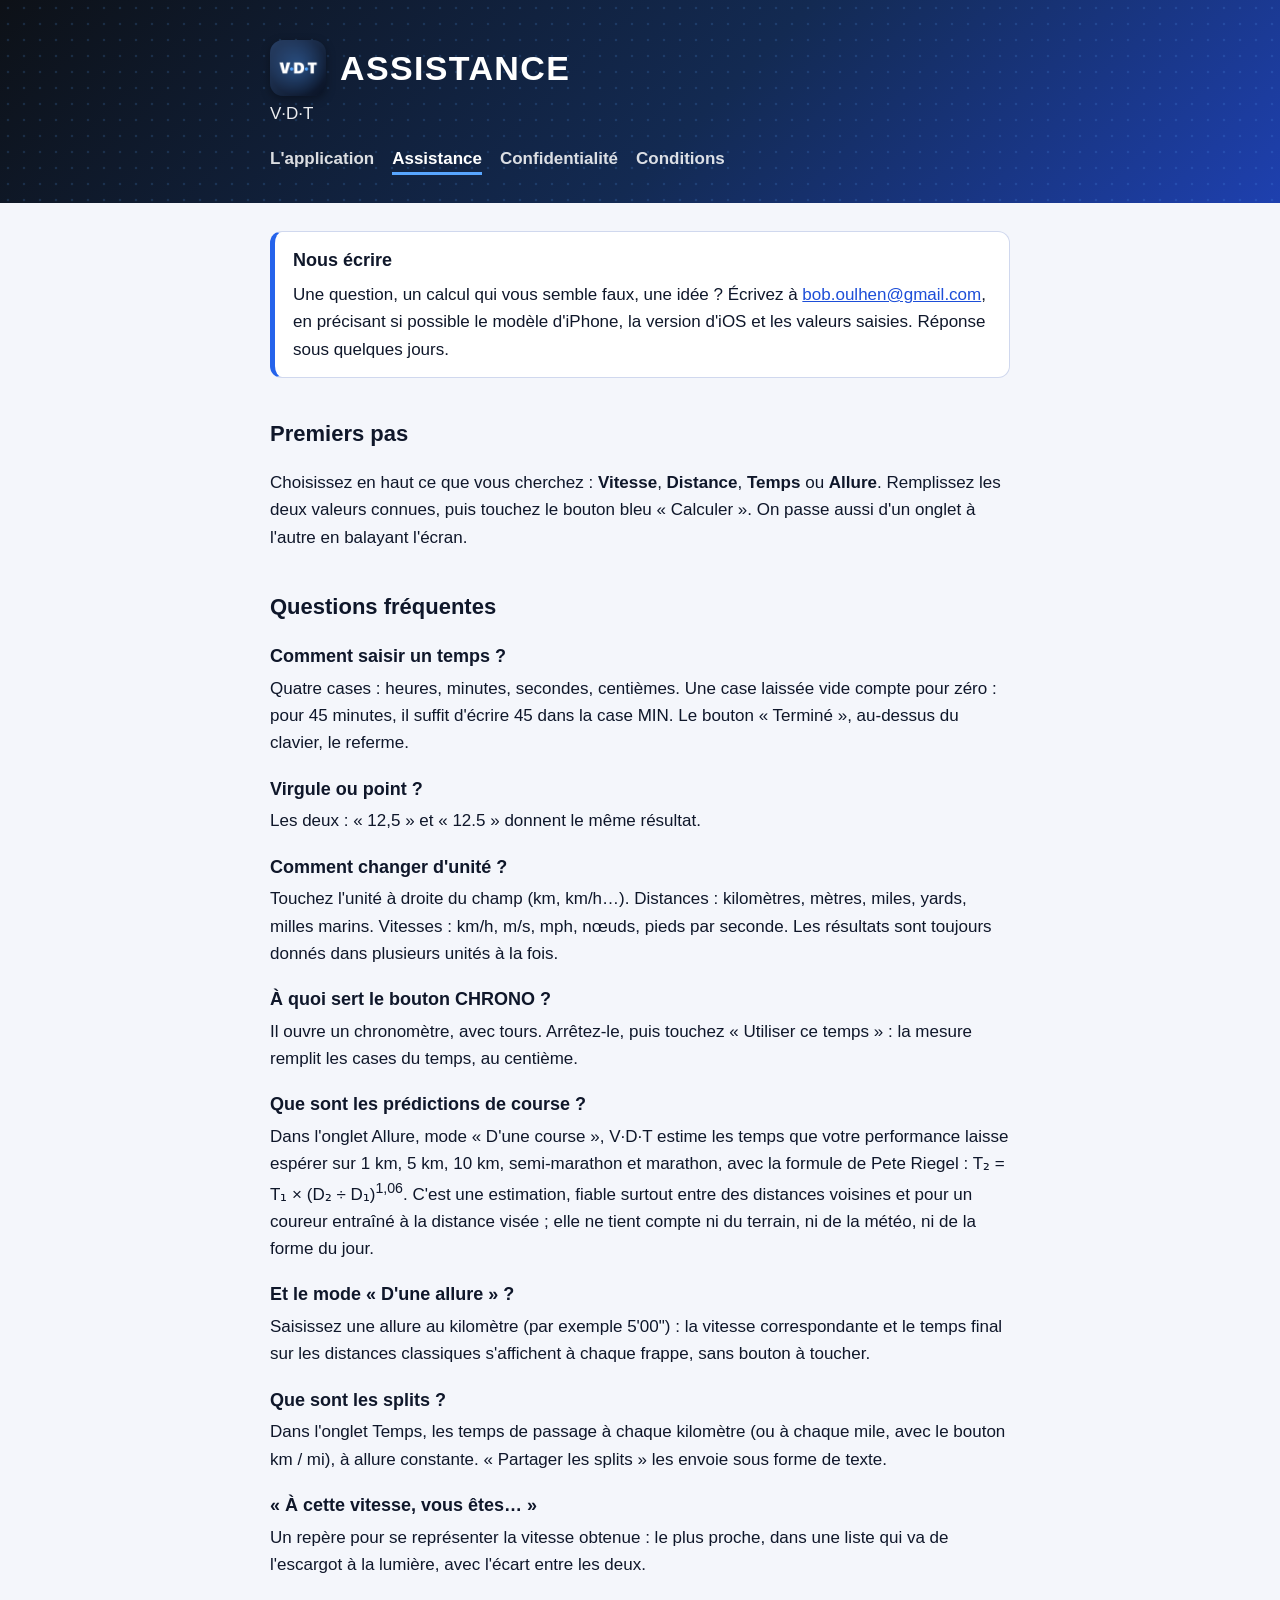
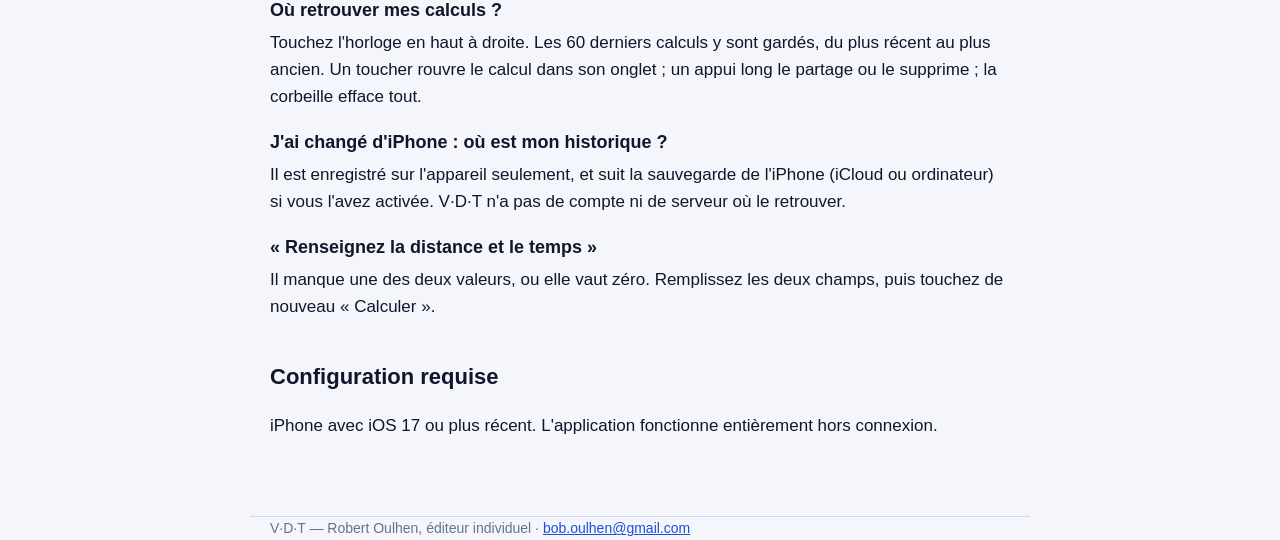
==== assistance.html @ 5ce5867f "Site de V·D·T : présentation, assistance, confidentialité, conditions Co-Authored-By: Claude Opus 5." ====
<!doctype html>
<html lang="fr">
<head>
<meta charset="utf-8">
<meta name="viewport" content="width=device-width, initial-scale=1">
<title>Assistance — V·D·T</title>
<meta name="description" content="Aide de V·D·T : saisir un temps, changer d'unité, utiliser le chronomètre, lire les prédictions de course, retrouver l'historique. Et comment nous écrire.">
<link rel="icon" href="images/icone.png">
<link rel="apple-touch-icon" href="images/icone.png">
<link rel="stylesheet" href="style.css">
</head>
<body>
<header class="bandeau">
  <div class="dedans">
    <h1><img class="icone" src="images/icone.png" alt="" width="56" height="56">ASSISTANCE</h1>
    <p class="accroche">V·D·T</p>
    <nav>
      <a href="index.html">L'application</a>
      <a href="assistance.html" aria-current="page">Assistance</a>
      <a href="confidentialite.html">Confidentialité</a>
      <a href="conditions.html">Conditions</a>
    </nav>
  </div>
</header>
<main class="dedans">
  <div class="encadre">
    <h3>Nous écrire</h3>
    <p>Une question, un calcul qui vous semble faux, une idée ? Écrivez à
    <a href="mailto:bob.oulhen@gmail.com?subject=V%C2%B7D%C2%B7T">bob.oulhen@gmail.com</a>, en
    précisant si possible le modèle d'iPhone, la version d'iOS et les valeurs saisies. Réponse sous
    quelques jours.</p>
  </div>

  <h2>Premiers pas</h2>
  <p>Choisissez en haut ce que vous cherchez : <strong>Vitesse</strong>, <strong>Distance</strong>,
  <strong>Temps</strong> ou <strong>Allure</strong>. Remplissez les deux valeurs connues, puis touchez
  le bouton bleu « Calculer ». On passe aussi d'un onglet à l'autre en balayant l'écran.</p>

  <h2>Questions fréquentes</h2>

  <h3>Comment saisir un temps ?</h3>
  <p>Quatre cases : heures, minutes, secondes, centièmes. Une case laissée vide compte pour zéro :
  pour 45 minutes, il suffit d'écrire 45 dans la case MIN. Le bouton « Terminé », au-dessus du
  clavier, le referme.</p>

  <h3>Virgule ou point ?</h3>
  <p>Les deux : « 12,5 » et « 12.5 » donnent le même résultat.</p>

  <h3>Comment changer d'unité ?</h3>
  <p>Touchez l'unité à droite du champ (km, km/h…). Distances : kilomètres, mètres, miles, yards,
  milles marins. Vitesses : km/h, m/s, mph, nœuds, pieds par seconde. Les résultats sont toujours
  donnés dans plusieurs unités à la fois.</p>

  <h3>À quoi sert le bouton CHRONO ?</h3>
  <p>Il ouvre un chronomètre, avec tours. Arrêtez-le, puis touchez « Utiliser ce temps » : la mesure
  remplit les cases du temps, au centième.</p>

  <h3>Que sont les prédictions de course ?</h3>
  <p>Dans l'onglet Allure, mode « D'une course », V·D·T estime les temps que votre performance laisse
  espérer sur 1 km, 5 km, 10 km, semi-marathon et marathon, avec la formule de Pete Riegel :
  T₂ = T₁ × (D₂ ÷ D₁)<sup>1,06</sup>. C'est une estimation, fiable surtout entre des distances
  voisines et pour un coureur entraîné à la distance visée ; elle ne tient compte ni du terrain, ni
  de la météo, ni de la forme du jour.</p>

  <h3>Et le mode « D'une allure » ?</h3>
  <p>Saisissez une allure au kilomètre (par exemple 5'00") : la vitesse correspondante et le temps
  final sur les distances classiques s'affichent à chaque frappe, sans bouton à toucher.</p>

  <h3>Que sont les splits ?</h3>
  <p>Dans l'onglet Temps, les temps de passage à chaque kilomètre (ou à chaque mile, avec le bouton
  km / mi), à allure constante. « Partager les splits » les envoie sous forme de texte.</p>

  <h3>« À cette vitesse, vous êtes… »</h3>
  <p>Un repère pour se représenter la vitesse obtenue : le plus proche, dans une liste qui va de
  l'escargot à la lumière, avec l'écart entre les deux.</p>

  <h3>Où retrouver mes calculs ?</h3>
  <p>Touchez l'horloge en haut à droite. Les 60 derniers calculs y sont gardés, du plus récent au
  plus ancien. Un toucher rouvre le calcul dans son onglet ; un appui long le partage ou le
  supprime ; la corbeille efface tout.</p>

  <h3>J'ai changé d'iPhone : où est mon historique ?</h3>
  <p>Il est enregistré sur l'appareil seulement, et suit la sauvegarde de l'iPhone (iCloud ou
  ordinateur) si vous l'avez activée. V·D·T n'a pas de compte ni de serveur où le retrouver.</p>

  <h3>« Renseignez la distance et le temps »</h3>
  <p>Il manque une des deux valeurs, ou elle vaut zéro. Remplissez les deux champs, puis touchez de
  nouveau « Calculer ».</p>

  <h2>Configuration requise</h2>
  <p>iPhone avec iOS 17 ou plus récent. L'application fonctionne entièrement hors connexion.</p>
</main>
<footer class="dedans">V·D·T — Robert Oulhen, éditeur individuel · <a href="mailto:bob.oulhen@gmail.com">bob.oulhen@gmail.com</a></footer>
</body>
</html>
---- style.css ----
:root { --encre: #0f172a; --doux: #64748b; --fond: #f4f6fb; --carte: #ffffff; --trait: #d0d8ee;
        --bleu: #2563eb; --lien: #1d4ed8; --orange: #d94f1a; }
@media (prefers-color-scheme: dark) {
  :root { --encre: #e6edf3; --doux: #7d8590; --fond: #0d1117; --carte: #161b22; --trait: #30363d;
          --bleu: #58a6ff; --lien: #79b8ff; --orange: #ff7b55; }
}
* { box-sizing: border-box; }
body { margin: 0; background: var(--fond); color: var(--encre);
       font: 17px/1.6 -apple-system, BlinkMacSystemFont, "Segoe UI", sans-serif; }
code, .mono { font-family: ui-monospace, SFMono-Regular, Menlo, monospace; font-size: .92em; }
/* Le bandeau reprend le fond et les points bleus du logo. */
.bandeau { background:
             radial-gradient(circle, rgba(88,166,255,.16) 1.4px, transparent 1.6px) 0 0 / 16px 16px,
             linear-gradient(135deg, #0d1117, #132a52 55%, #1e40af);
           color: #fff; padding: 40px 0 28px; }
.dedans { max-width: 780px; margin: 0 auto; padding: 0 20px; }
h1 { margin: 0; font-size: 34px; letter-spacing: .04em; display: flex; align-items: center; gap: 14px; }
.icone { width: 56px; height: 56px; border-radius: 13px; box-shadow: 0 3px 10px rgba(0,0,0,.35); flex: none; }
.accroche { margin: 4px 0 18px; opacity: .92; }
nav { display: flex; gap: 18px; flex-wrap: wrap; }
nav a { color: #fff; text-decoration: none; font-weight: 600; opacity: .85; }
nav a[aria-current="page"] { opacity: 1; border-bottom: 3px solid #58a6ff; }
main.dedans { padding-top: 28px; padding-bottom: 60px; }
h2 { margin-top: 38px; font-size: 22px; }
h3 { margin-bottom: 4px; font-size: 18px; }
h3 + p { margin-top: 0; }
a { color: var(--lien); }
.date { color: var(--doux); font-size: 14px; }
.encadre { background: var(--carte); border: 1px solid var(--trait); border-left: 5px solid var(--bleu);
           border-radius: 12px; padding: 14px 18px; }
.encadre h3 { margin: 0 0 6px; }
.encadre p { margin: 0; }
.encadre p + p { margin-top: 8px; }
ul { padding-left: 22px; }
li { margin: 4px 0; }
table { width: 100%; border-collapse: collapse; margin: 12px 0; background: var(--carte); }
th, td { text-align: left; padding: 9px 10px; border-bottom: 1px solid var(--trait); vertical-align: top; }
th { font-size: 14px; color: var(--doux); }
footer { color: var(--doux); font-size: 14px; border-top: 1px solid var(--trait); padding: 18px 20px 40px; }
.galerie { display: grid; grid-template-columns: repeat(4, 1fr); gap: 14px; margin: 28px 0 8px; }
.galerie figure { margin: 0; text-align: center; }
.galerie img { width: 100%; height: auto; display: block; border-radius: 18px; border: 1px solid var(--trait);
               box-shadow: 0 6px 18px rgba(15,23,42,.14); }
figcaption { margin-top: 8px; font-size: 14px; color: var(--doux); line-height: 1.3; }
@media (max-width: 620px) {
  .galerie { grid-template-columns: repeat(2, 1fr); }
  h1 { font-size: 28px; }
  .icone { width: 46px; height: 46px; border-radius: 11px; }
}
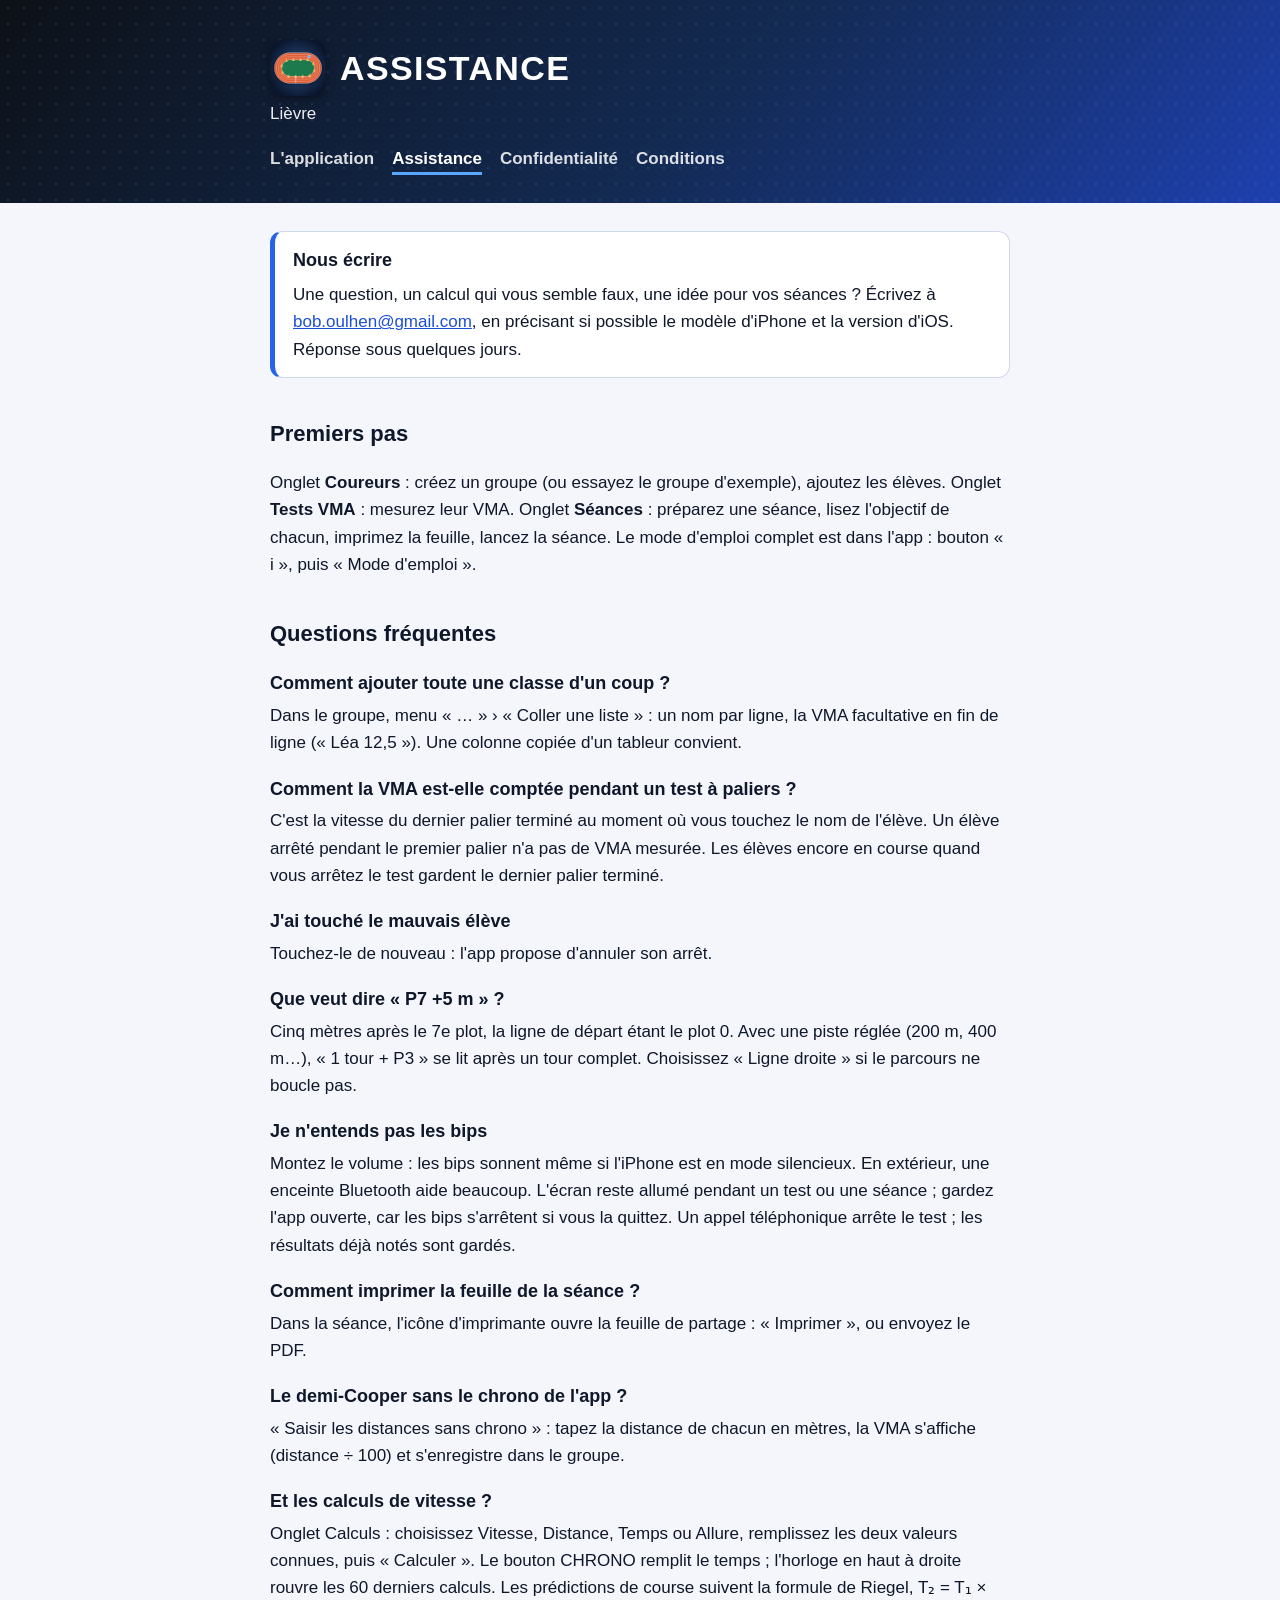
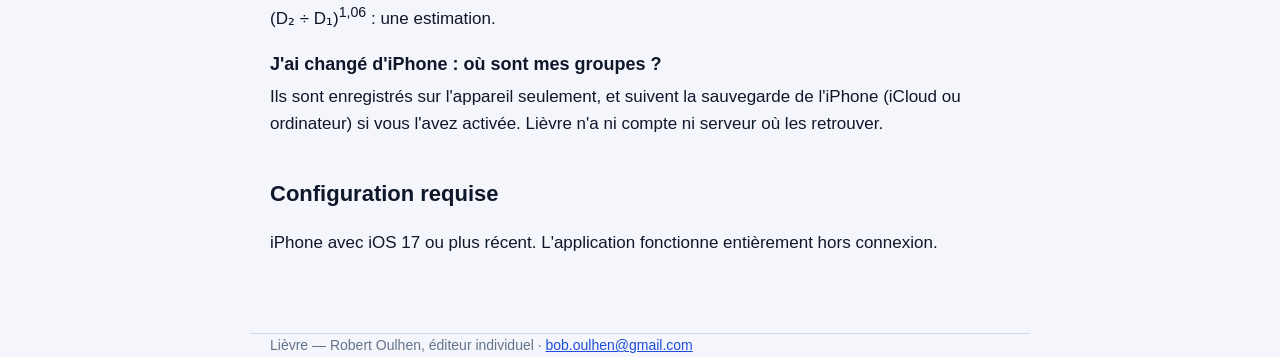
==== commit cca2f934: "Site de Lièvre (ex-V·D·T) : demi-fond, VMA et plots ; assistance, confidentialité, conditions Co-Aut" ====
--- a/assistance.html
+++ b/assistance.html
@@ -3,8 +3,8 @@
 <head>
 <meta charset="utf-8">
 <meta name="viewport" content="width=device-width, initial-scale=1">
-<title>Assistance — V·D·T</title>
-<meta name="description" content="Aide de V·D·T : saisir un temps, changer d'unité, utiliser le chronomètre, lire les prédictions de course, retrouver l'historique. Et comment nous écrire.">
+<title>Assistance — Lièvre</title>
+<meta name="description" content="Aide de Lièvre : créer le groupe, faire passer un test VMA, préparer et lancer une séance, lire les repères de plots, imprimer la feuille. Et comment nous écrire.">
 <link rel="icon" href="images/icone.png">
 <link rel="apple-touch-icon" href="images/icone.png">
 <link rel="stylesheet" href="style.css">
@@ -13,7 +13,7 @@
 <header class="bandeau">
   <div class="dedans">
     <h1><img class="icone" src="images/icone.png" alt="" width="56" height="56">ASSISTANCE</h1>
-    <p class="accroche">V·D·T</p>
+    <p class="accroche">Lièvre</p>
     <nav>
       <a href="index.html">L'application</a>
       <a href="assistance.html" aria-current="page">Assistance</a>
@@ -25,71 +25,63 @@
 <main class="dedans">
   <div class="encadre">
     <h3>Nous écrire</h3>
-    <p>Une question, un calcul qui vous semble faux, une idée ? Écrivez à
-    <a href="mailto:bob.oulhen@gmail.com?subject=V%C2%B7D%C2%B7T">bob.oulhen@gmail.com</a>, en
-    précisant si possible le modèle d'iPhone, la version d'iOS et les valeurs saisies. Réponse sous
-    quelques jours.</p>
+    <p>Une question, un calcul qui vous semble faux, une idée pour vos séances ? Écrivez à
+    <a href="mailto:bob.oulhen@gmail.com?subject=Li%C3%A8vre">bob.oulhen@gmail.com</a>, en précisant si
+    possible le modèle d'iPhone et la version d'iOS. Réponse sous quelques jours.</p>
   </div>
 
   <h2>Premiers pas</h2>
-  <p>Choisissez en haut ce que vous cherchez : <strong>Vitesse</strong>, <strong>Distance</strong>,
-  <strong>Temps</strong> ou <strong>Allure</strong>. Remplissez les deux valeurs connues, puis touchez
-  le bouton bleu « Calculer ». On passe aussi d'un onglet à l'autre en balayant l'écran.</p>
+  <p>Onglet <strong>Coureurs</strong> : créez un groupe (ou essayez le groupe d'exemple), ajoutez les
+  élèves. Onglet <strong>Tests VMA</strong> : mesurez leur VMA. Onglet <strong>Séances</strong> :
+  préparez une séance, lisez l'objectif de chacun, imprimez la feuille, lancez la séance. Le mode
+  d'emploi complet est dans l'app : bouton « i », puis « Mode d'emploi ».</p>
 
   <h2>Questions fréquentes</h2>
 
-  <h3>Comment saisir un temps ?</h3>
-  <p>Quatre cases : heures, minutes, secondes, centièmes. Une case laissée vide compte pour zéro :
-  pour 45 minutes, il suffit d'écrire 45 dans la case MIN. Le bouton « Terminé », au-dessus du
-  clavier, le referme.</p>
+  <h3>Comment ajouter toute une classe d'un coup ?</h3>
+  <p>Dans le groupe, menu « … » › « Coller une liste » : un nom par ligne, la VMA facultative en fin de
+  ligne (« Léa 12,5 »). Une colonne copiée d'un tableur convient.</p>
 
-  <h3>Virgule ou point ?</h3>
-  <p>Les deux : « 12,5 » et « 12.5 » donnent le même résultat.</p>
+  <h3>Comment la VMA est-elle comptée pendant un test à paliers ?</h3>
+  <p>C'est la vitesse du dernier palier terminé au moment où vous touchez le nom de l'élève. Un élève
+  arrêté pendant le premier palier n'a pas de VMA mesurée. Les élèves encore en course quand vous
+  arrêtez le test gardent le dernier palier terminé.</p>
 
-  <h3>Comment changer d'unité ?</h3>
-  <p>Touchez l'unité à droite du champ (km, km/h…). Distances : kilomètres, mètres, miles, yards,
-  milles marins. Vitesses : km/h, m/s, mph, nœuds, pieds par seconde. Les résultats sont toujours
-  donnés dans plusieurs unités à la fois.</p>
+  <h3>J'ai touché le mauvais élève</h3>
+  <p>Touchez-le de nouveau : l'app propose d'annuler son arrêt.</p>
 
-  <h3>À quoi sert le bouton CHRONO ?</h3>
-  <p>Il ouvre un chronomètre, avec tours. Arrêtez-le, puis touchez « Utiliser ce temps » : la mesure
-  remplit les cases du temps, au centième.</p>
+  <h3>Que veut dire « P7 +5 m » ?</h3>
+  <p>Cinq mètres après le 7e plot, la ligne de départ étant le plot 0. Avec une piste réglée (200 m,
+  400 m…), « 1 tour + P3 » se lit après un tour complet. Choisissez « Ligne droite » si le parcours ne
+  boucle pas.</p>
 
-  <h3>Que sont les prédictions de course ?</h3>
-  <p>Dans l'onglet Allure, mode « D'une course », V·D·T estime les temps que votre performance laisse
-  espérer sur 1 km, 5 km, 10 km, semi-marathon et marathon, avec la formule de Pete Riegel :
-  T₂ = T₁ × (D₂ ÷ D₁)<sup>1,06</sup>. C'est une estimation, fiable surtout entre des distances
-  voisines et pour un coureur entraîné à la distance visée ; elle ne tient compte ni du terrain, ni
-  de la météo, ni de la forme du jour.</p>
+  <h3>Je n'entends pas les bips</h3>
+  <p>Montez le volume : les bips sonnent même si l'iPhone est en mode silencieux. En extérieur, une
+  enceinte Bluetooth aide beaucoup. L'écran reste allumé pendant un test ou une séance ; gardez l'app
+  ouverte, car les bips s'arrêtent si vous la quittez. Un appel téléphonique arrête le test ; les
+  résultats déjà notés sont gardés.</p>
 
-  <h3>Et le mode « D'une allure » ?</h3>
-  <p>Saisissez une allure au kilomètre (par exemple 5'00") : la vitesse correspondante et le temps
-  final sur les distances classiques s'affichent à chaque frappe, sans bouton à toucher.</p>
+  <h3>Comment imprimer la feuille de la séance ?</h3>
+  <p>Dans la séance, l'icône d'imprimante ouvre la feuille de partage : « Imprimer », ou envoyez le
+  PDF.</p>
 
-  <h3>Que sont les splits ?</h3>
-  <p>Dans l'onglet Temps, les temps de passage à chaque kilomètre (ou à chaque mile, avec le bouton
-  km / mi), à allure constante. « Partager les splits » les envoie sous forme de texte.</p>
+  <h3>Le demi-Cooper sans le chrono de l'app ?</h3>
+  <p>« Saisir les distances sans chrono » : tapez la distance de chacun en mètres, la VMA s'affiche
+  (distance ÷ 100) et s'enregistre dans le groupe.</p>
 
-  <h3>« À cette vitesse, vous êtes… »</h3>
-  <p>Un repère pour se représenter la vitesse obtenue : le plus proche, dans une liste qui va de
-  l'escargot à la lumière, avec l'écart entre les deux.</p>
+  <h3>Et les calculs de vitesse ?</h3>
+  <p>Onglet Calculs : choisissez Vitesse, Distance, Temps ou Allure, remplissez les deux valeurs
+  connues, puis « Calculer ». Le bouton CHRONO remplit le temps ; l'horloge en haut à droite rouvre les
+  60 derniers calculs. Les prédictions de course suivent la formule de Riegel,
+  T₂ = T₁ × (D₂ ÷ D₁)<sup>1,06</sup> : une estimation.</p>
 
-  <h3>Où retrouver mes calculs ?</h3>
-  <p>Touchez l'horloge en haut à droite. Les 60 derniers calculs y sont gardés, du plus récent au
-  plus ancien. Un toucher rouvre le calcul dans son onglet ; un appui long le partage ou le
-  supprime ; la corbeille efface tout.</p>
-
-  <h3>J'ai changé d'iPhone : où est mon historique ?</h3>
-  <p>Il est enregistré sur l'appareil seulement, et suit la sauvegarde de l'iPhone (iCloud ou
-  ordinateur) si vous l'avez activée. V·D·T n'a pas de compte ni de serveur où le retrouver.</p>
-
-  <h3>« Renseignez la distance et le temps »</h3>
-  <p>Il manque une des deux valeurs, ou elle vaut zéro. Remplissez les deux champs, puis touchez de
-  nouveau « Calculer ».</p>
+  <h3>J'ai changé d'iPhone : où sont mes groupes ?</h3>
+  <p>Ils sont enregistrés sur l'appareil seulement, et suivent la sauvegarde de l'iPhone (iCloud ou
+  ordinateur) si vous l'avez activée. Lièvre n'a ni compte ni serveur où les retrouver.</p>
 
   <h2>Configuration requise</h2>
   <p>iPhone avec iOS 17 ou plus récent. L'application fonctionne entièrement hors connexion.</p>
 </main>
-<footer class="dedans">V·D·T — Robert Oulhen, éditeur individuel · <a href="mailto:bob.oulhen@gmail.com">bob.oulhen@gmail.com</a></footer>
+<footer class="dedans">Lièvre — Robert Oulhen, éditeur individuel · <a href="mailto:bob.oulhen@gmail.com">bob.oulhen@gmail.com</a></footer>
 </body>
 </html>
